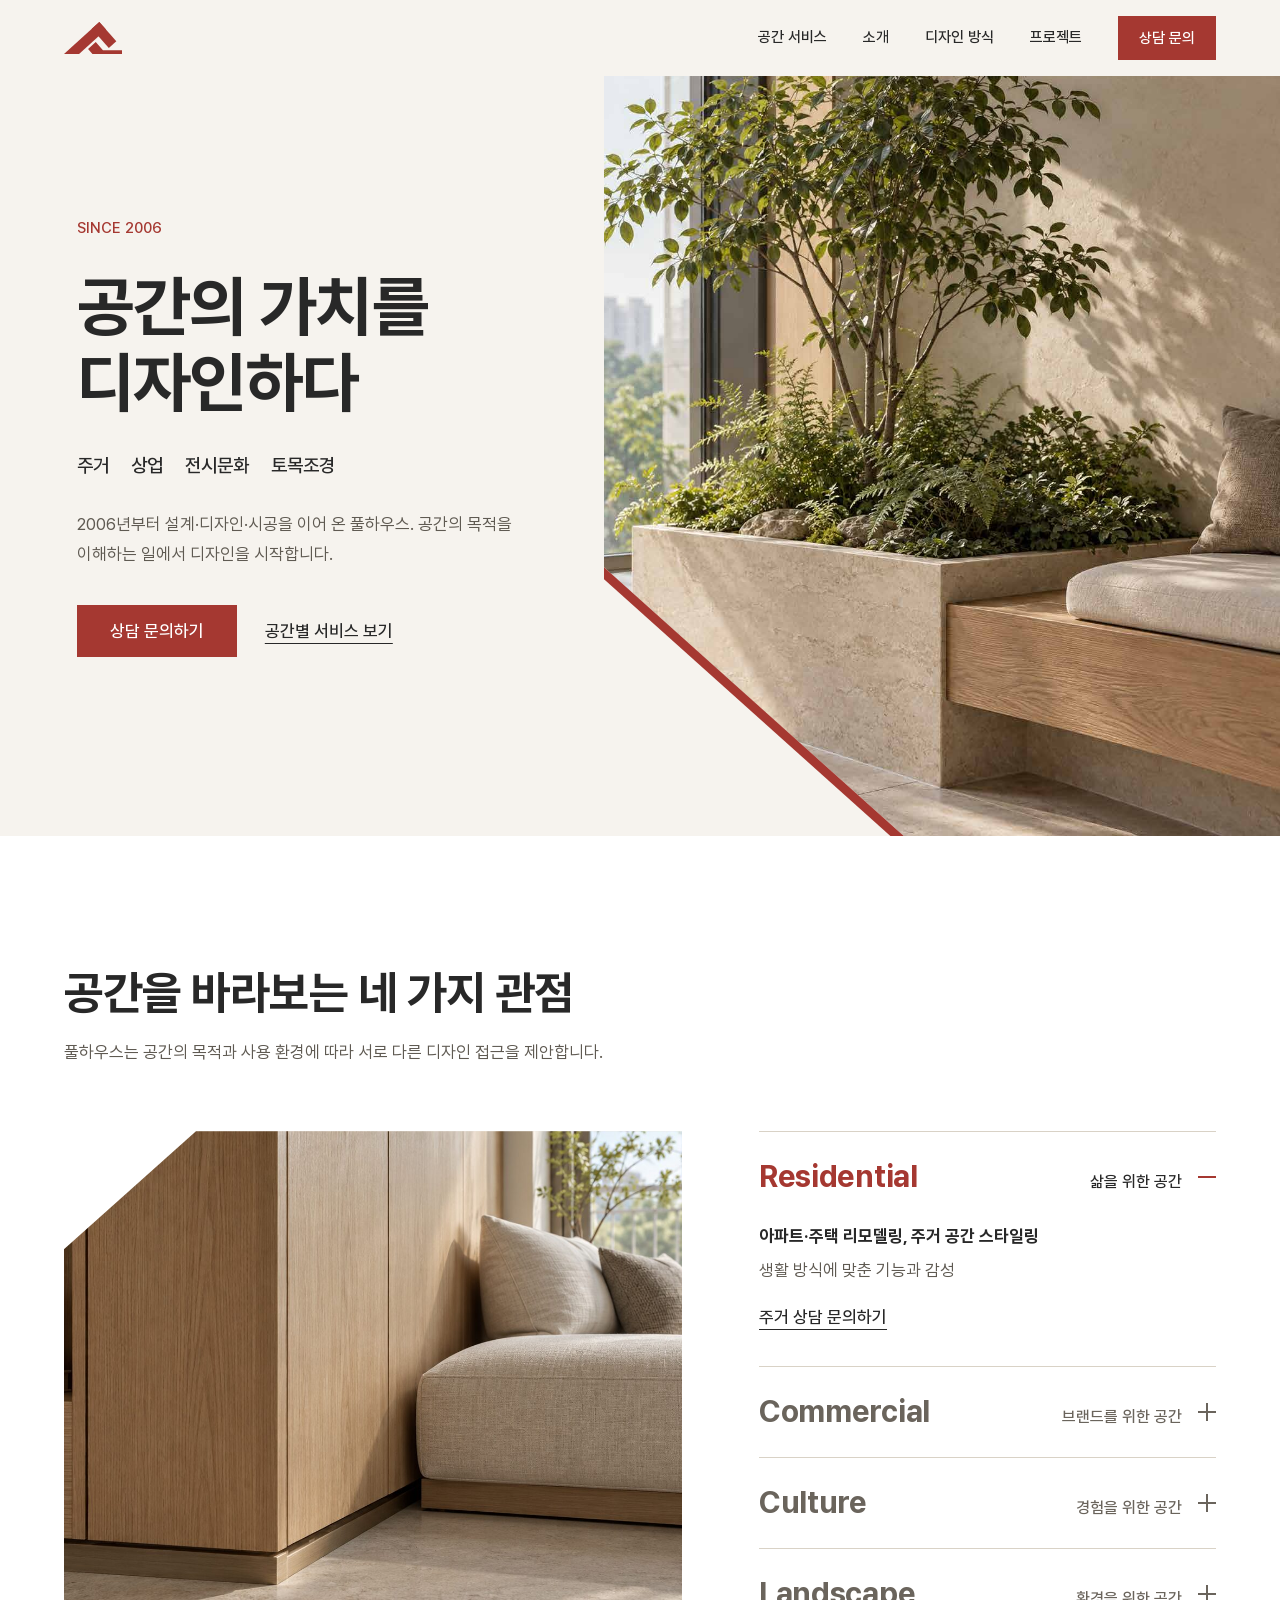
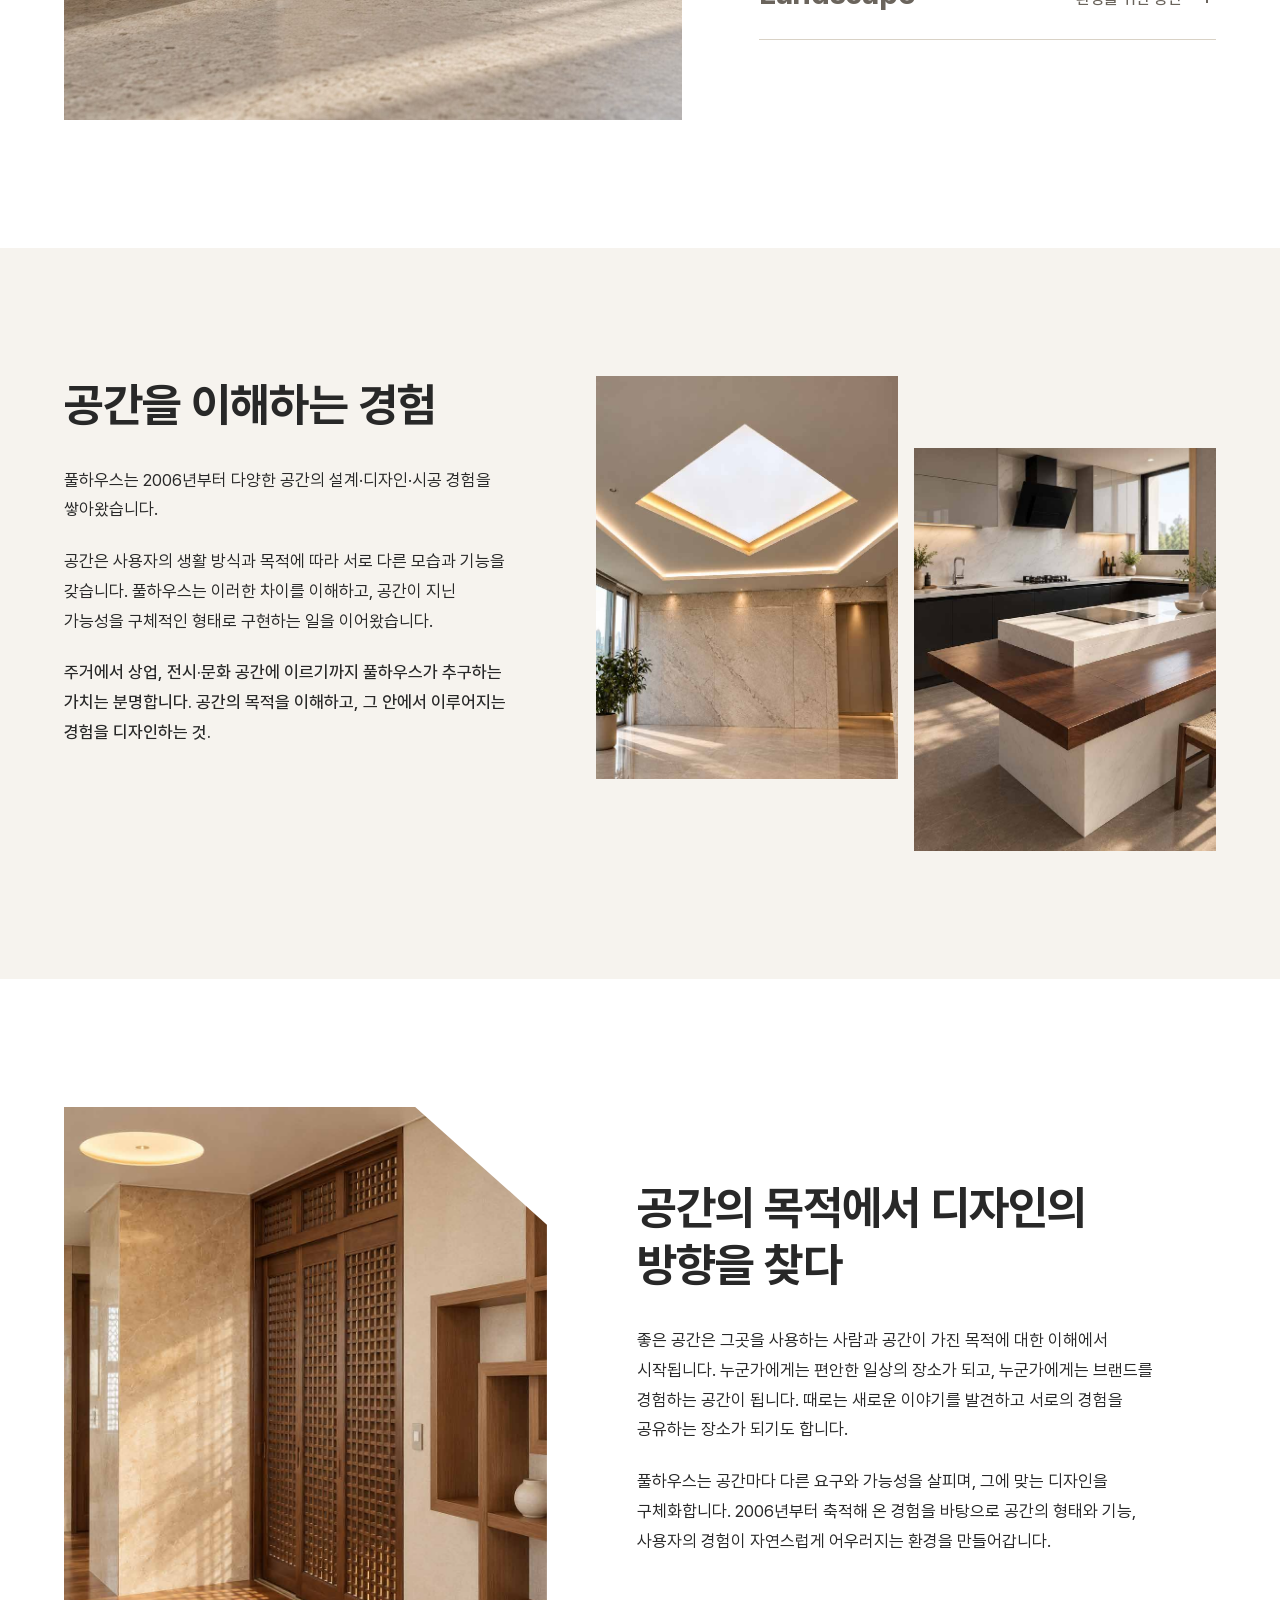
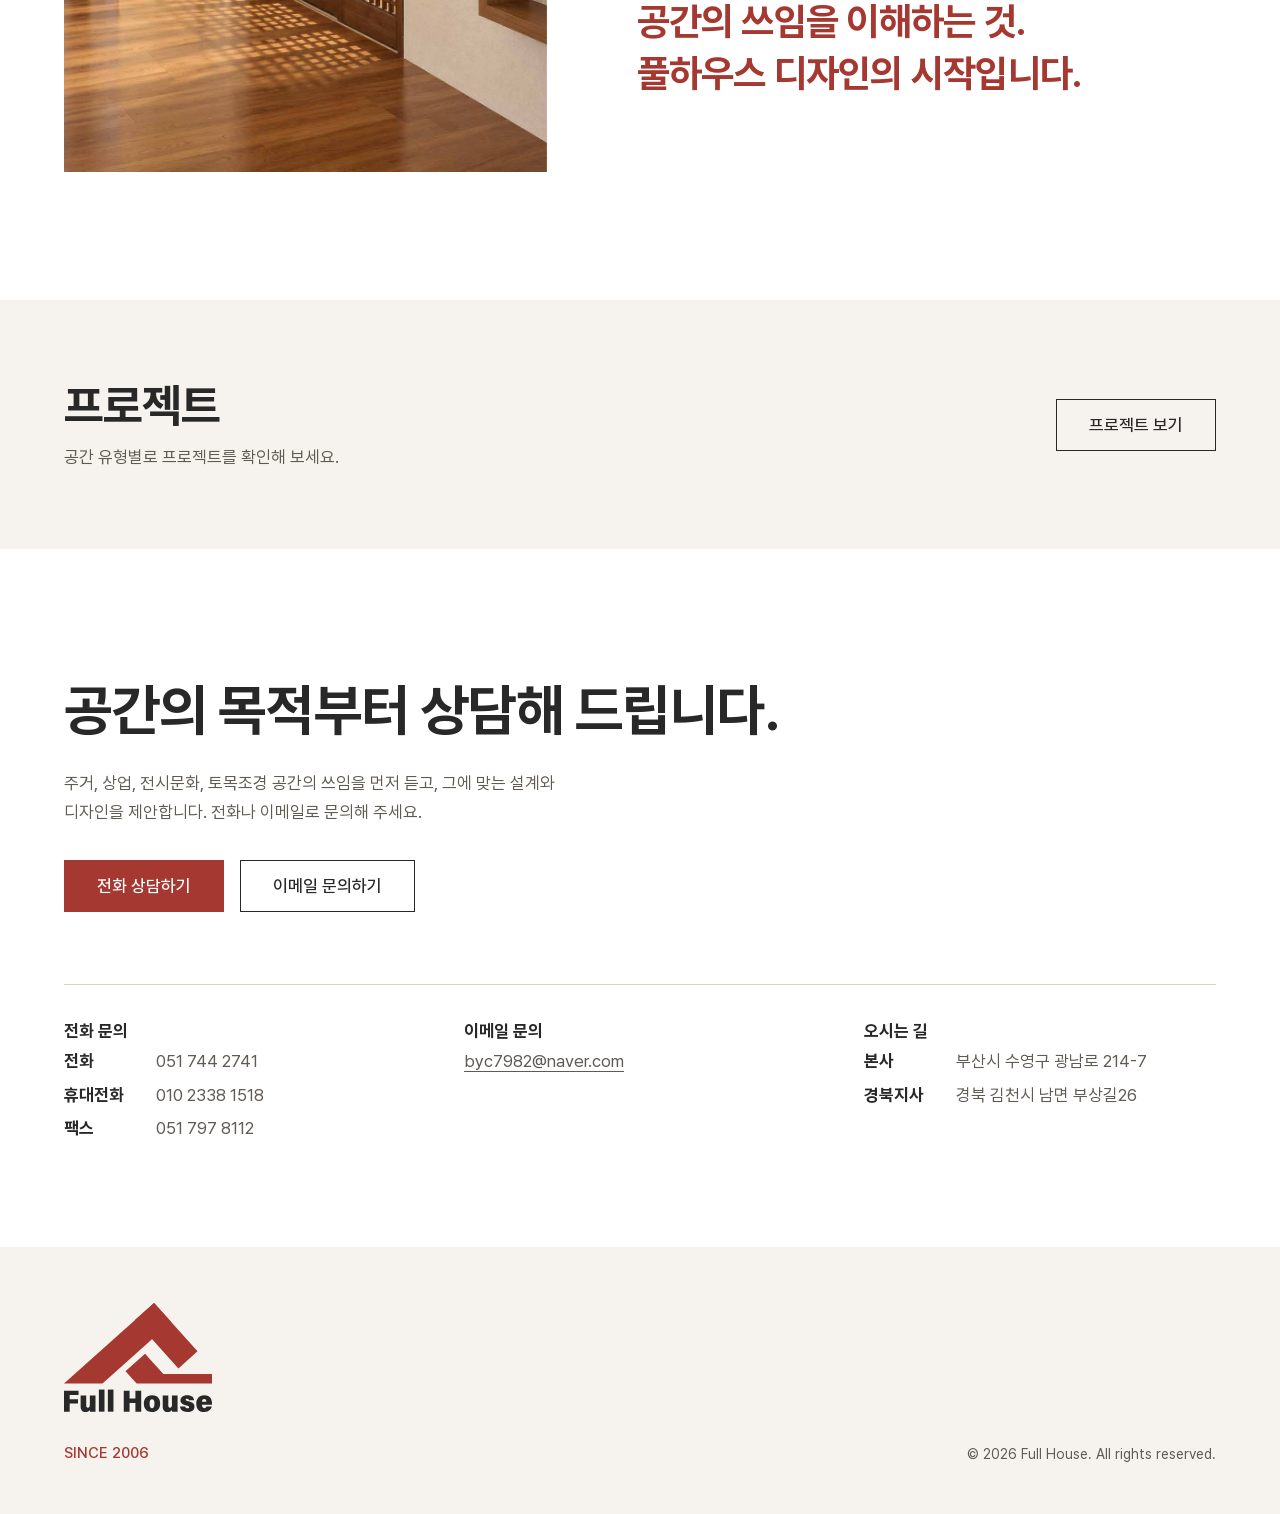
==== index.html @ 0a7feb26 "Add files via upload" ====
<!doctype html>
<html lang="ko">
<head>
<meta charset="utf-8">
<meta name="viewport" content="width=device-width, initial-scale=1">
<title>풀하우스 Full House | 주거·상업·전시문화·토목조경 공간 디자인</title>
<meta name="description" content="2006년부터 설계·디자인·시공을 이어 온 풀하우스. 주거, 상업, 전시문화, 토목조경 공간의 목적을 이해하는 일에서 디자인을 시작합니다.">

<link rel="icon" href="assets/symbol.svg" type="image/svg+xml">
<link rel="preload" href="assets/fonts/Pretendard-Regular.subset.woff2" as="font" type="font/woff2" crossorigin>
<link rel="stylesheet" href="assets/fh.css">
</head>
<body>
<div class="fh">
<a class="skip" href="#main">본문으로 건너뛰기</a>
<header class="hdr">
<div class="wrap hdr-in">
<a class="hdr-home" href="#top" aria-label="풀하우스 처음으로"><img src="assets/symbol.svg" alt="" width="58" height="32" style="width:58px;height:auto"></a>
<div class="hdr-right">
<nav class="hdr-nav" aria-label="주요 메뉴"><a class="lnk" href="#spaces">공간 서비스</a><a class="lnk" href="#story">소개</a><a class="lnk" href="#approach">디자인 방식</a><a class="lnk" href="projects.html">프로젝트</a><a class="btn sm" href="#cta">상담 문의</a></nav>
<button type="button" class="menu-btn" aria-expanded="false" aria-controls="nav-panel">메뉴</button>
</div>
</div>
<nav class="wrap nav-panel" id="nav-panel" aria-label="모바일 메뉴"><a href="#spaces">공간 서비스</a><a href="#story">소개</a><a href="#approach">디자인 방식</a><a href="projects.html">프로젝트</a><a href="#cta">상담 문의</a></nav>
</header>
<main id="main">
<section class="hero" id="top" aria-labelledby="hero-title">
<div class="hero-text">
<p class="since">SINCE 2006</p>
<h1 id="hero-title"><span>공간의 가치를</span><span>디자인하다</span></h1>
<p class="hero-sub"><span>주거</span><span>상업</span><span>전시문화</span><span>토목조경</span></p>
<p class="hero-lead">2006년부터 설계·디자인·시공을 이어 온 풀하우스. 공간의 목적을 이해하는 일에서 디자인을 시작합니다.</p>
<div class="hero-actions"><a class="btn" href="#cta">상담 문의하기</a><a class="textlink" href="#spaces">공간별 서비스 보기</a></div>
</div>
<div class="hero-media">
<div class="hero-photo"><img src="assets/planter.jpg" alt="창가에 놓인 석재 화단과 원목 벤치, 햇빛이 드는 실내 정원"></div>
<div class="hero-band" aria-hidden="true"></div>
</div>
</section>

<section class="spaces" id="spaces" aria-labelledby="spaces-title">
<div class="wrap">
<div class="spaces-head">
<h2 class="h2" id="spaces-title">공간을 바라보는 네 가지 관점</h2>
<p>풀하우스는 공간의 목적과 사용 환경에 따라 서로 다른 디자인 접근을 제안합니다.</p>
</div>
<div class="spaces-body">
<div class="stage"><img src="assets/residential.jpg" alt="원목 수납장과 린넨 소파가 놓인 거실 코너" class="is-active"><img src="assets/commercial.jpg" alt="곡면 월넛 카운터와 스톤 상판이 있는 매장 공간" loading="lazy" decoding="async"><img src="assets/culture.jpg" alt="석재 좌대 위 도자 오브제와 조명이 든 진열장이 있는 전시 공간" loading="lazy" decoding="async"><img src="assets/landscape.jpg" alt="햇살이 드는 창가의 석재 화단과 수목" loading="lazy" decoding="async"></div>
<div class="tabs">
<div class="tab is-active">
<h3 style="margin:0;font-size:inherit"><button type="button" class="tab-btn" aria-expanded="true"><span class="tab-en">Residential</span><span class="tab-ko">삶을 위한 공간</span><span class="tab-ico" aria-hidden="true"></span></button></h3>
<div class="tab-detail"><div class="tab-detail-inner"><div class="tab-detail-pad">
<div class="tab-photo"><img src="assets/residential.jpg" alt="원목 수납장과 린넨 소파가 놓인 거실 코너" loading="lazy" decoding="async"></div>
<p class="svc">아파트·주택 리모델링, 주거 공간 스타일링</p><p class="desc">생활 방식에 맞춘 기능과 감성</p>
<a class="textlink" href="#cta">주거 상담 문의하기</a>
</div></div></div>
</div>
<div class="tab">
<h3 style="margin:0;font-size:inherit"><button type="button" class="tab-btn" aria-expanded="false"><span class="tab-en">Commercial</span><span class="tab-ko">브랜드를 위한 공간</span><span class="tab-ico" aria-hidden="true"></span></button></h3>
<div class="tab-detail"><div class="tab-detail-inner"><div class="tab-detail-pad">
<div class="tab-photo"><img src="assets/commercial.jpg" alt="곡면 월넛 카운터와 스톤 상판이 있는 매장 공간" loading="lazy" decoding="async"></div>
<p class="svc">매장·사무실·의료·서비스 공간</p><p class="desc">비즈니스 목적과 고객 경험의 연결</p>
<a class="textlink" href="#cta">상업 상담 문의하기</a>
</div></div></div>
</div>
<div class="tab">
<h3 style="margin:0;font-size:inherit"><button type="button" class="tab-btn" aria-expanded="false"><span class="tab-en">Culture</span><span class="tab-ko">경험을 위한 공간</span><span class="tab-ico" aria-hidden="true"></span></button></h3>
<div class="tab-detail"><div class="tab-detail-inner"><div class="tab-detail-pad">
<div class="tab-photo"><img src="assets/culture.jpg" alt="석재 좌대 위 도자 오브제와 조명이 든 진열장이 있는 전시 공간" loading="lazy" decoding="async"></div>
<p class="svc">박물관·전시관·문화시설·전시 연출</p><p class="desc">콘텐츠와 관람 경험의 공간화</p>
<a class="textlink" href="#cta">전시문화 상담 문의하기</a>
</div></div></div>
</div>
<div class="tab">
<h3 style="margin:0;font-size:inherit"><button type="button" class="tab-btn" aria-expanded="false"><span class="tab-en">Landscape</span><span class="tab-ko">환경을 위한 공간</span><span class="tab-ico" aria-hidden="true"></span></button></h3>
<div class="tab-detail"><div class="tab-detail-inner"><div class="tab-detail-pad">
<div class="tab-photo"><img src="assets/landscape.jpg" alt="햇살이 드는 창가의 석재 화단과 수목" loading="lazy" decoding="async"></div>
<p class="svc">외부 공간·보행 환경·조경 계획</p><p class="desc">건축과 주변 환경의 조화</p>
<a class="textlink" href="#cta">토목조경 상담 문의하기</a>
</div></div></div>
</div>
</div>
</div>
</div>
</section>

<section class="story" id="story" aria-labelledby="story-title">
<div class="wrap story-grid">
<div class="story-copy">
<h2 class="h2" id="story-title">공간을 이해하는 경험</h2>
<p>풀하우스는 2006년부터 다양한 공간의 설계·디자인·시공 경험을 쌓아왔습니다.</p>
<p>공간은 사용자의 생활 방식과 목적에 따라 서로 다른 모습과 기능을 갖습니다. 풀하우스는 이러한 차이를 이해하고, 공간이 지닌 가능성을 구체적인 형태로 구현하는 일을 이어왔습니다.</p>
<p class="em">주거에서 상업, 전시·문화 공간에 이르기까지 풀하우스가 추구하는 가치는 분명합니다. 공간의 목적을 이해하고, 그 안에서 이루어지는 경험을 디자인하는 것.</p>
</div>
<div class="story-photos">
<img src="assets/skylight.jpg" alt="천장 중앙에 채광창을 낸 거실, 대리석 벽면과 간접 조명" loading="lazy" decoding="async">
<img class="b" src="assets/kitchen.jpg" alt="월넛 상판과 화이트 스톤 아일랜드가 놓인 주방" loading="lazy" decoding="async">
</div>
</div>
</section>

<section class="approach" id="approach" aria-labelledby="approach-title">
<div class="wrap ap-grid">
<div class="ap-photo"><img src="assets/lattice.jpg" alt="격자 문양 미닫이문 사이로 햇살이 들어와 마룻바닥에 그림자를 만드는 복도" loading="lazy" decoding="async"></div>
<div class="ap-copy">
<h2 class="h2" id="approach-title">공간의 목적에서 디자인의 방향을 찾다</h2>
<p>좋은 공간은 그곳을 사용하는 사람과 공간이 가진 목적에 대한 이해에서 시작됩니다. 누군가에게는 편안한 일상의 장소가 되고, 누군가에게는 브랜드를 경험하는 공간이 됩니다. 때로는 새로운 이야기를 발견하고 서로의 경험을 공유하는 장소가 되기도 합니다.</p>
<p>풀하우스는 공간마다 다른 요구와 가능성을 살피며, 그에 맞는 디자인을 구체화합니다. 2006년부터 축적해 온 경험을 바탕으로 공간의 형태와 기능, 사용자의 경험이 자연스럽게 어우러지는 환경을 만들어갑니다.</p>
<p class="ap-quote">공간의 쓰임을 이해하는 것.<br>풀하우스 디자인의 시작입니다.</p>
</div>
</div>
</section>

<section class="proj-band" aria-labelledby="pb-title">
<div class="wrap proj-band-in">
<div><h2 class="h2" id="pb-title">프로젝트</h2><p>공간 유형별로 프로젝트를 확인해 보세요.</p></div>
<a class="btn ghost" href="projects.html">프로젝트 보기</a>
</div>
</section>

<section class="cta" id="cta" aria-labelledby="cta-title">
<div class="wrap">
<div class="cta-in">
<h2 id="cta-title">공간의 목적부터 상담해 드립니다.</h2>
<p>주거, 상업, 전시문화, 토목조경 공간의 쓰임을 먼저 듣고, 그에 맞는 설계와 디자인을 제안합니다. 전화나 이메일로 문의해 주세요.</p>
<div class="cta-actions">
<a class="btn" href="tel:0517442741">전화 상담하기</a>
<a class="btn ghost" href="mailto:byc7982@naver.com">이메일 문의하기</a>
</div>
</div>
<dl class="contact">
<div><dt>전화 문의</dt><dd><span><b>전화</b> 051 744 2741</span><span><b>휴대전화</b> 010 2338 1518</span><span><b>팩스</b> 051 797 8112</span></dd></div>
<div><dt>이메일 문의</dt><dd><span><a href="mailto:byc7982@naver.com">byc7982@naver.com</a></span></dd></div>
<div><dt>오시는 길</dt><dd><span><b>본사</b> 부산시 수영구 광남로 214-7</span><span><b>경북지사</b> 경북 김천시 남면 부상길26</span></dd></div>
</dl>
</div>
</section>
</main>
<footer class="ftr">
<div class="wrap ftr-in">
<div class="ftr-brand">
<img src="assets/logo.svg" alt="Full House" width="148" height="109" style="width:148px;height:auto">
<p class="since" style="color:var(--fh-red);font-weight:500;font-size:15px">SINCE 2006</p>
</div>
<small>© 2026 Full House. All rights reserved.</small>
</div>
</footer>
<script src="assets/fh.js"></script>
</div>
</body>
</html>
---- assets/fh.css ----
/* Full House v2 · 공통 스타일 (index.html / projects.html / project-template.html)
   토큰: 컬러 3색(매뉴얼 지정) + 보조 중립색, Pretendard 400/500/700, 사선 모서리 42° */
@font-face{font-family:"Pretendard";font-weight:400;font-style:normal;font-display:swap;src:url(fonts/Pretendard-Regular.subset.woff2) format("woff2")}
@font-face{font-family:"Pretendard";font-weight:500;font-style:normal;font-display:swap;src:url(fonts/Pretendard-Medium.subset.woff2) format("woff2")}
@font-face{font-family:"Pretendard";font-weight:700;font-style:normal;font-display:swap;src:url(fonts/Pretendard-Bold.subset.woff2) format("woff2")}

:root{--fh-red:#a53831;--fh-red-dark:#8d2e28;--fh-charcoal:#282828;--fh-ivory:#f6f3ee;--fh-white:#fff;--fh-stone:#d9d2c6;--fh-sand:#e6e0d6;--fh-sub:#5f5a52;--fh-quiet:#6a645c}
@media (prefers-reduced-motion:no-preference){html{scroll-behavior:smooth}}
body{margin:0}
.fh,.fh *{box-sizing:border-box}
.fh{font-family:"Pretendard",system-ui,-apple-system,"Segoe UI",sans-serif;color:var(--fh-charcoal);background:var(--fh-white);font-size:17px;line-height:1.75;word-break:keep-all;overflow-wrap:break-word;-webkit-font-smoothing:antialiased}
.fh h1,.fh h2,.fh h3,.fh p,.fh dl,.fh dd{margin:0}
.fh a{color:inherit}
.fh img{display:block}
.fh a:focus-visible,.fh button:focus-visible{outline:2px solid var(--fh-charcoal);outline-offset:4px}
.wrap{max-width:1296px;margin:0 auto;padding:0 clamp(20px,5vw,72px)}
.sr-only{position:absolute;width:1px;height:1px;margin:-1px;padding:0;overflow:hidden;clip:rect(0,0,0,0);white-space:nowrap;border:0}
.skip{position:absolute;left:-9999px;top:8px}
.skip:focus{left:16px;z-index:20;background:var(--fh-charcoal);color:var(--fh-ivory);padding:10px 16px;text-decoration:none}
.h2{font-size:clamp(30px,3.6vw,48px);line-height:1.25;font-weight:700;letter-spacing:-0.02em}

/* 버튼: 우선순위(.fh .btn)를 올려 .fh a{color:inherit}에 덮이지 않게 함 */
.fh .btn{display:inline-flex;align-items:center;justify-content:center;min-height:52px;padding:0 32px;background:var(--fh-red);border:1px solid var(--fh-red);color:#fff;font:inherit;font-weight:500;font-size:17px;line-height:1.2;text-decoration:none;cursor:pointer}
.fh .btn:hover{background:var(--fh-red-dark);border-color:var(--fh-red-dark)}
.fh .btn.sm{min-height:44px;padding:0 20px;font-size:15px}
.fh .btn.ghost{background:transparent;border-color:var(--fh-charcoal);color:var(--fh-charcoal)}
.fh .btn.ghost:hover{background:var(--fh-charcoal);color:var(--fh-ivory)}
.fh .textlink{display:inline-flex;align-items:center;min-height:44px;font-weight:500;text-decoration:underline;text-underline-offset:6px;text-decoration-thickness:1px}
.fh .textlink:hover{color:var(--fh-red)}

/* 헤더 */
.hdr{position:relative;z-index:10;background:var(--fh-ivory)}
.hdr-in{display:flex;align-items:center;justify-content:space-between;height:76px;gap:16px}
.hdr-home{display:inline-flex;align-items:center;min-height:44px}
.hdr-right{display:flex;align-items:center;gap:36px}
.hdr-nav{display:flex;align-items:center;gap:36px;font-weight:500;font-size:15px}
.fh .hdr .lnk{text-decoration:none;padding:12px 0;border-bottom:2px solid transparent}
.fh .hdr .lnk:hover{color:var(--fh-red)}
.fh .hdr .lnk[aria-current="page"]{color:var(--fh-red);border-bottom-color:var(--fh-red)}
.fh .menu-btn{display:none;align-items:center;justify-content:center;min-height:44px;min-width:56px;padding:0 14px;background:transparent;border:1px solid var(--fh-charcoal);color:var(--fh-charcoal);font:inherit;font-weight:500;font-size:15px;cursor:pointer}
.nav-panel{display:none}

/* 히어로 */
.hero{position:relative;overflow:hidden;background:var(--fh-ivory);display:grid;grid-template-columns:minmax(0,1fr) minmax(0,1.12fr);--cx:300px;--cy:269px;--bw:13.4px;--bh:12px}
.hero-text{padding:48px 40px 88px clamp(20px,6vw,96px);display:flex;flex-direction:column;justify-content:center;gap:28px}
.since{font-weight:500;font-size:15px;color:var(--fh-red)}
.hero h1{font-size:clamp(40px,5.2vw,76px);line-height:1.14;font-weight:700;letter-spacing:-0.025em}
.hero h1 span{display:block}
.hero-sub{display:flex;flex-wrap:wrap;gap:4px 22px;font-weight:500;font-size:19px}
.hero-lead{max-width:30em;color:var(--fh-sub)}
.hero-actions{display:flex;align-items:center;gap:8px 28px;flex-wrap:wrap;margin-top:8px}
.hero-media{position:relative;min-height:760px}
.hero-photo{position:absolute;top:0;right:0;bottom:0;left:0;clip-path:polygon(0 0,100% 0,100% 100%,var(--cx) 100%,0 calc(100% - var(--cy)));animation:fh-reveal 1.1s cubic-bezier(.2,.7,.2,1) both}
.hero-photo img{width:100%;height:100%;object-fit:cover;object-position:50% 40%}
.hero-band{position:absolute;top:0;right:0;bottom:0;left:0;background:var(--fh-red);pointer-events:none;clip-path:polygon(0 calc(100% - var(--cy)),var(--cx) 100%,calc(var(--cx) - var(--bw)) 100%,0 calc(100% - var(--cy) + var(--bh)));animation:fh-fade .5s .9s ease both}
@keyframes fh-reveal{from{clip-path:polygon(100% 0,100% 0,100% 100%,100% 100%,100% 100%)}to{clip-path:polygon(0 0,100% 0,100% 100%,var(--cx) 100%,0 calc(100% - var(--cy)))}}
@keyframes fh-fade{from{opacity:0}to{opacity:1}}

/* 공간 서비스 */
.spaces{background:var(--fh-white);padding:clamp(72px,10vw,140px) 0}
.spaces-head{max-width:40em;margin-bottom:clamp(36px,5vw,64px);display:flex;flex-direction:column;gap:16px}
.spaces-head p{color:var(--fh-sub)}
.spaces-body{display:grid;grid-template-columns:minmax(0,1.15fr) minmax(0,.85fr);gap:clamp(32px,6vw,88px);align-items:start}
.stage{position:relative;height:clamp(380px,46vw,620px);background:var(--fh-sand);--nx:132px;--ny:118px;clip-path:polygon(var(--nx) 0,100% 0,100% 100%,0 100%,0 var(--ny))}
.stage img{position:absolute;top:0;left:0;width:100%;height:100%;object-fit:cover;opacity:0;transition:opacity .6s ease}
.stage img.is-active{opacity:1}
.tabs{display:flex;flex-direction:column}
.tab{border-bottom:1px solid var(--fh-stone)}
.tab:first-child{border-top:1px solid var(--fh-stone)}
.tab-btn{width:100%;min-height:44px;display:flex;align-items:baseline;justify-content:space-between;gap:16px;padding:26px 0;background:none;border:0;font:inherit;color:inherit;cursor:pointer;text-align:left}
.tab-en{font-size:clamp(24px,2.4vw,32px);font-weight:700;letter-spacing:-0.01em;line-height:1.2;color:var(--fh-quiet);transition:color .3s}
.tab-ko{margin-left:auto;font-weight:500;font-size:16px;text-align:right;color:var(--fh-quiet);transition:color .3s}
.tab-ico{position:relative;flex:none;align-self:center;width:18px;height:18px;color:var(--fh-quiet)}
.tab-ico::before,.tab-ico::after{content:"";position:absolute;left:0;top:50%;width:100%;height:2px;margin-top:-1px;background:currentColor;transition:transform .3s}
.tab-ico::after{transform:rotate(90deg)}
.tab.is-active .tab-en,.tab.is-active .tab-ico{color:var(--fh-red)}
.tab.is-active .tab-ko{color:var(--fh-charcoal)}
.tab.is-active .tab-ico::after{transform:rotate(0)}
.tab-detail{display:grid;grid-template-rows:0fr;opacity:0;visibility:hidden;transition:grid-template-rows .45s ease,opacity .45s ease,visibility 0s .45s}
.tab.is-active .tab-detail{grid-template-rows:1fr;opacity:1;visibility:visible;transition-delay:0s}
.tab-detail-inner{min-height:0;overflow:hidden}
.tab-detail-pad{padding-bottom:26px;display:flex;flex-direction:column;gap:4px;align-items:flex-start}
.tab-detail-pad .svc{font-weight:700}
.tab-detail-pad .desc{color:var(--fh-sub)}
.tab-detail-pad .textlink{margin-top:6px}
.tab-photo{display:none}

/* 소개 */
.story{background:var(--fh-ivory);padding:clamp(72px,10vw,140px) 0}
.story-grid{display:grid;grid-template-columns:minmax(0,5fr) minmax(0,7fr);gap:clamp(40px,7vw,112px);align-items:start}
.story-copy{display:flex;flex-direction:column;gap:22px;max-width:30em}
.story-copy .h2{margin-bottom:10px}
.story-copy .em{font-weight:500}
.story-photos{display:grid;grid-template-columns:1fr 1fr;gap:16px}
.story-photos img{width:100%;aspect-ratio:3/4;object-fit:cover}
.story-photos .b{margin-top:72px}

/* 디자인 방식 */
.approach{background:var(--fh-white);padding:clamp(72px,10vw,140px) 0}
.ap-grid{display:grid;grid-template-columns:minmax(0,5fr) minmax(0,6fr);gap:clamp(40px,7vw,112px);align-items:center}
.ap-photo{position:relative;height:clamp(420px,52vw,720px);--nx:132px;--ny:118px;clip-path:polygon(0 0,calc(100% - var(--nx)) 0,100% var(--ny),100% 100%,0 100%)}
.ap-photo img{width:100%;height:100%;object-fit:cover}
.ap-copy{display:flex;flex-direction:column;gap:22px;max-width:32em}
.ap-copy .h2{margin-bottom:10px}
.fh .ap-quote{font-size:clamp(26px,3vw,40px);line-height:1.35;font-weight:700;color:var(--fh-red);letter-spacing:-0.02em;margin-top:18px}

/* 프로젝트 안내 띠 */
.proj-band{background:var(--fh-ivory);padding:clamp(48px,6vw,80px) 0}
.proj-band-in{display:flex;align-items:center;justify-content:space-between;gap:24px 48px;flex-wrap:wrap}
.proj-band p{color:var(--fh-sub);margin-top:8px}

/* 상담 문의 */
.cta{background:var(--fh-white);padding:clamp(72px,10vw,140px) 0 clamp(56px,8vw,104px)}
.cta-in{display:flex;flex-direction:column;gap:24px;max-width:880px}
.cta h2{font-size:clamp(32px,4.4vw,60px);line-height:1.2;font-weight:700;letter-spacing:-0.025em}
.cta p{color:var(--fh-sub);max-width:32em}
.cta-actions{display:flex;flex-wrap:wrap;gap:12px 16px;margin-top:8px}
.fh .contact{display:grid;grid-template-columns:repeat(3,minmax(0,1fr));gap:28px 48px;margin-top:clamp(40px,6vw,72px);padding-top:32px;border-top:1px solid var(--fh-stone)}
.contact dt{font-weight:700}
.contact dd{color:var(--fh-sub);display:flex;flex-direction:column;gap:4px}
.contact dd b{display:inline-block;min-width:5.2em;color:var(--fh-charcoal);font-weight:700}
.contact dd a{text-decoration:underline;text-underline-offset:4px;text-decoration-thickness:1px}
.contact dd a:hover{color:var(--fh-red)}

/* 푸터 */
.ftr{background:var(--fh-ivory);padding:56px 0 48px}
.ftr-in{display:flex;align-items:flex-end;justify-content:space-between;gap:32px;flex-wrap:wrap}
.ftr-brand{display:flex;flex-direction:column;gap:28px}
.ftr small{font-size:14px;color:var(--fh-sub)}

/* 프로젝트 목록 */
.pj-head{background:var(--fh-ivory);padding:clamp(48px,7vw,96px) 0 clamp(36px,5vw,56px)}
.pj-head h1{font-size:clamp(36px,4.6vw,64px);line-height:1.15;font-weight:700;letter-spacing:-0.025em}
.pj-head p{color:var(--fh-sub);margin-top:14px;max-width:32em}
.chips{display:flex;flex-wrap:wrap;gap:8px;margin-top:32px}
.fh .chip{min-height:44px;padding:0 20px;background:transparent;border:1px solid var(--fh-charcoal);color:var(--fh-charcoal);font:inherit;font-weight:500;font-size:16px;cursor:pointer}
.fh .chip:hover{background:var(--fh-charcoal);color:var(--fh-ivory)}
.fh .chip[aria-pressed="true"]{background:var(--fh-red);border-color:var(--fh-red);color:#fff}
.pj-list{background:var(--fh-white);padding:clamp(40px,6vw,80px) 0 clamp(64px,9vw,120px)}
.pj-grid{display:grid;grid-template-columns:repeat(3,minmax(0,1fr));gap:clamp(32px,4vw,56px) clamp(20px,2.5vw,40px)}
.proj{position:relative;display:flex;flex-direction:column;gap:10px}
.proj.is-hidden{display:none}
.proj-photo{aspect-ratio:4/3;overflow:hidden;background:var(--fh-sand);margin-bottom:4px;--nx:72px;--ny:65px;clip-path:polygon(var(--nx) 0,100% 0,100% 100%,0 100%,0 var(--ny))}
.proj-photo img{width:100%;height:100%;object-fit:cover}
.proj-type{font-weight:700;font-size:15px;line-height:1.4;color:var(--fh-red)}
.proj h3{font-size:22px;line-height:1.35;font-weight:700;letter-spacing:-0.01em}
.fh .proj h3 a{text-decoration:none}
.fh .proj h3 a::after{content:"";position:absolute;top:0;right:0;bottom:0;left:0}
.fh .proj:hover h3 a{color:var(--fh-red)}
.proj:has(a:focus-visible){outline:2px solid var(--fh-charcoal);outline-offset:8px}
.fh .proj h3 a:focus-visible{outline:0}
.proj-meta{color:var(--fh-sub);font-size:15px}
.tag{display:inline-block;align-self:flex-start;border:1px solid var(--fh-quiet);color:var(--fh-quiet);font-size:13px;font-weight:500;line-height:1;padding:6px 8px}

/* 프로젝트 상세 템플릿 */
.dt-head{background:var(--fh-ivory);padding:clamp(36px,5vw,64px) 0 clamp(32px,5vw,56px)}
.crumb{display:flex;flex-wrap:wrap;gap:4px 10px;font-size:15px;color:var(--fh-sub)}
.crumb a{text-decoration:none}
.crumb a:hover{color:var(--fh-red)}
.dt-head h1{margin-top:18px;font-size:clamp(34px,4.2vw,56px);line-height:1.2;font-weight:700;letter-spacing:-0.025em}
.dt-meta{display:grid;grid-template-columns:repeat(4,minmax(0,1fr));gap:20px 32px;margin-top:32px;padding-top:24px;border-top:1px solid var(--fh-stone)}
.dt-meta dt{font-weight:700;font-size:15px}
.dt-meta dd{color:var(--fh-sub)}
.dt-body{padding:clamp(40px,6vw,80px) 0 clamp(56px,8vw,104px)}
.dt-photo{aspect-ratio:16/9;overflow:hidden;background:var(--fh-sand);--nx:132px;--ny:118px;clip-path:polygon(var(--nx) 0,100% 0,100% 100%,0 100%,0 var(--ny))}
.dt-photo img{width:100%;height:100%;object-fit:cover}
.dt-text{max-width:34em;margin-top:clamp(32px,4vw,56px);display:flex;flex-direction:column;gap:18px}
.dt-text p{color:var(--fh-sub)}
.dt-gallery{display:grid;grid-template-columns:repeat(2,minmax(0,1fr));gap:clamp(16px,2vw,32px);margin-top:clamp(32px,4vw,56px)}
.ph{aspect-ratio:4/3;background:var(--fh-sand);display:flex;align-items:center;justify-content:center;color:var(--fh-sub);font-size:15px}
.dt-actions{display:flex;flex-wrap:wrap;align-items:center;gap:8px 28px;margin-top:clamp(40px,6vw,72px)}

@media (max-width:1023px){
  .pj-grid{grid-template-columns:repeat(2,minmax(0,1fr))}
}
@media (max-width:860px){
  .hdr-right{gap:8px}
  .hdr-nav{display:none}
  .fh .menu-btn{display:inline-flex}
  .nav-panel.is-open{display:block;background:var(--fh-ivory);border-top:1px solid var(--fh-stone);padding-bottom:12px}
  .fh .nav-panel a{display:flex;align-items:center;min-height:56px;font-weight:500;font-size:17px;text-decoration:none;border-bottom:1px solid var(--fh-stone)}
  .fh .nav-panel a:last-child{border-bottom:0}
  .fh .nav-panel a[aria-current="page"]{color:var(--fh-red)}
  .hero{grid-template-columns:minmax(0,1fr);--cx:120px;--cy:108px;--bw:6.7px;--bh:6px}
  .hero-text{padding:40px clamp(20px,5vw,72px) 56px}
  .hero-media{min-height:440px}
  .story-grid,.spaces-body,.ap-grid{grid-template-columns:minmax(0,1fr)}
  .story-photos .b{margin-top:40px}
  .stage{display:none}
  .tab-btn{display:grid;grid-template-columns:minmax(0,1fr) auto;gap:2px 16px;padding:22px 0}
  .tab-ko{grid-column:1;margin-left:0;text-align:left}
  .tab-ico{grid-column:2;grid-row:1 / span 2}
  .tab-photo{display:block;width:100%;aspect-ratio:4/3;overflow:hidden;margin:4px 0 18px;background:var(--fh-sand);--nx:64px;--ny:58px;clip-path:polygon(var(--nx) 0,100% 0,100% 100%,0 100%,0 var(--ny))}
  .tab-photo img{width:100%;height:100%;object-fit:cover}
  .ap-photo{height:440px;--nx:84px;--ny:75px}
  .fh .contact{grid-template-columns:minmax(0,1fr)}
  .dt-meta{grid-template-columns:repeat(2,minmax(0,1fr))}
  .dt-photo{--nx:84px;--ny:75px}
}
@media (max-width:600px){
  .pj-grid{grid-template-columns:minmax(0,1fr)}
  .cta-actions .btn,.proj-band .btn{width:100%}
  .dt-gallery{grid-template-columns:minmax(0,1fr)}
}
@media (prefers-reduced-motion:reduce){
  .hero-photo,.hero-band{animation:none}
  .stage img,.tab-detail,.tab-en,.tab-ko,.tab-ico::before,.tab-ico::after{transition:none}
}
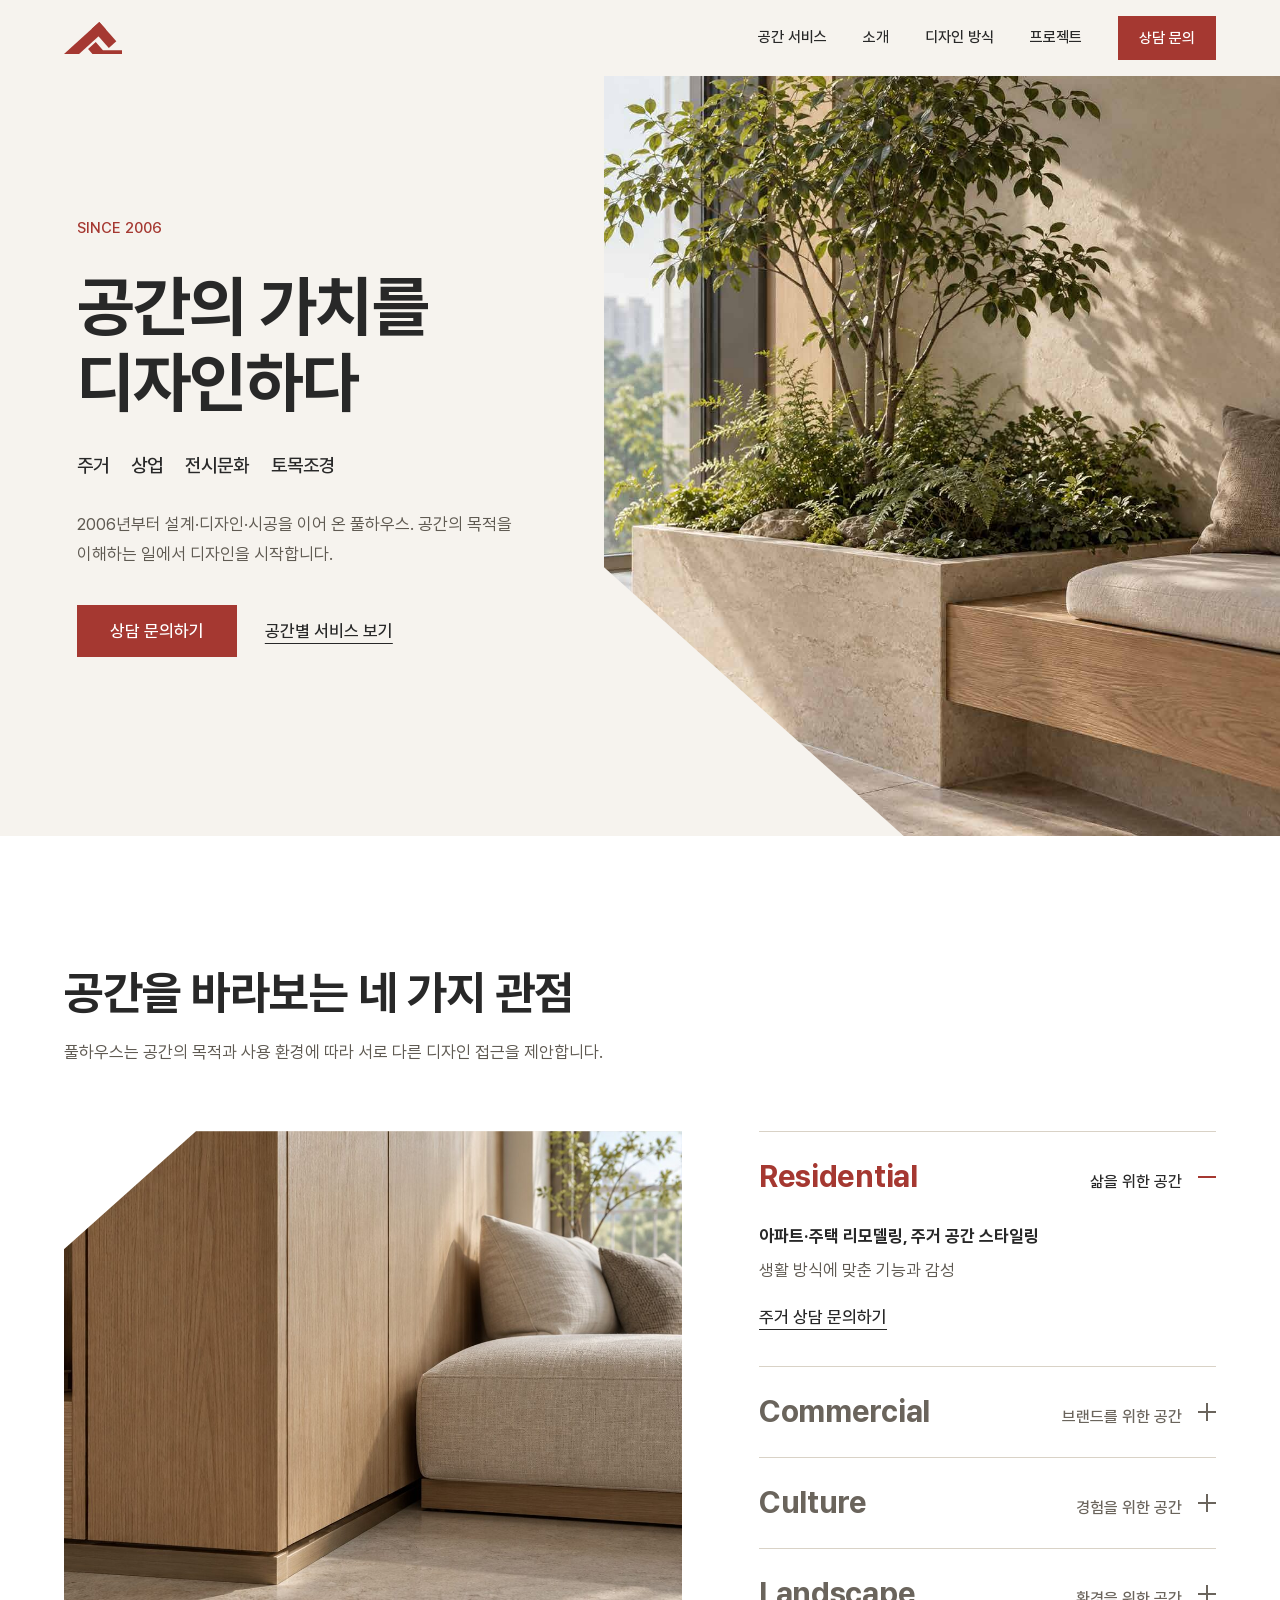
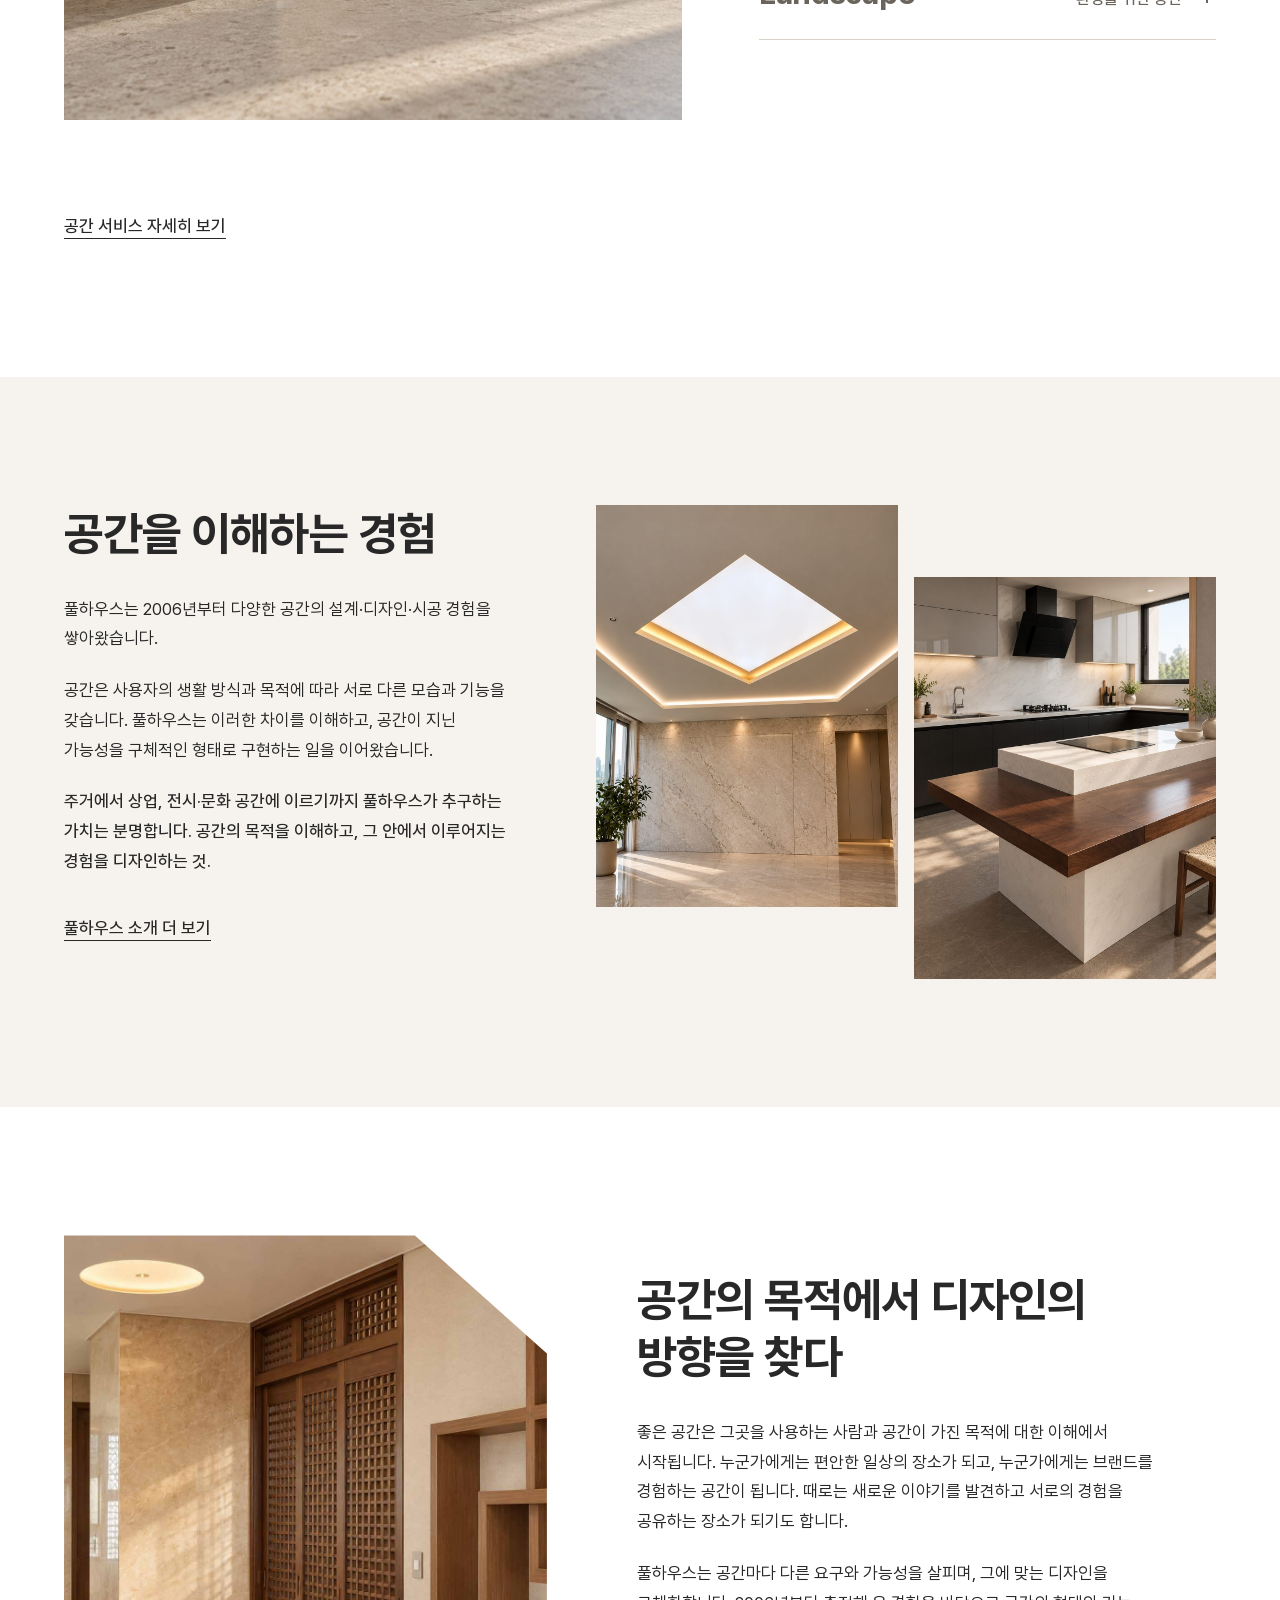
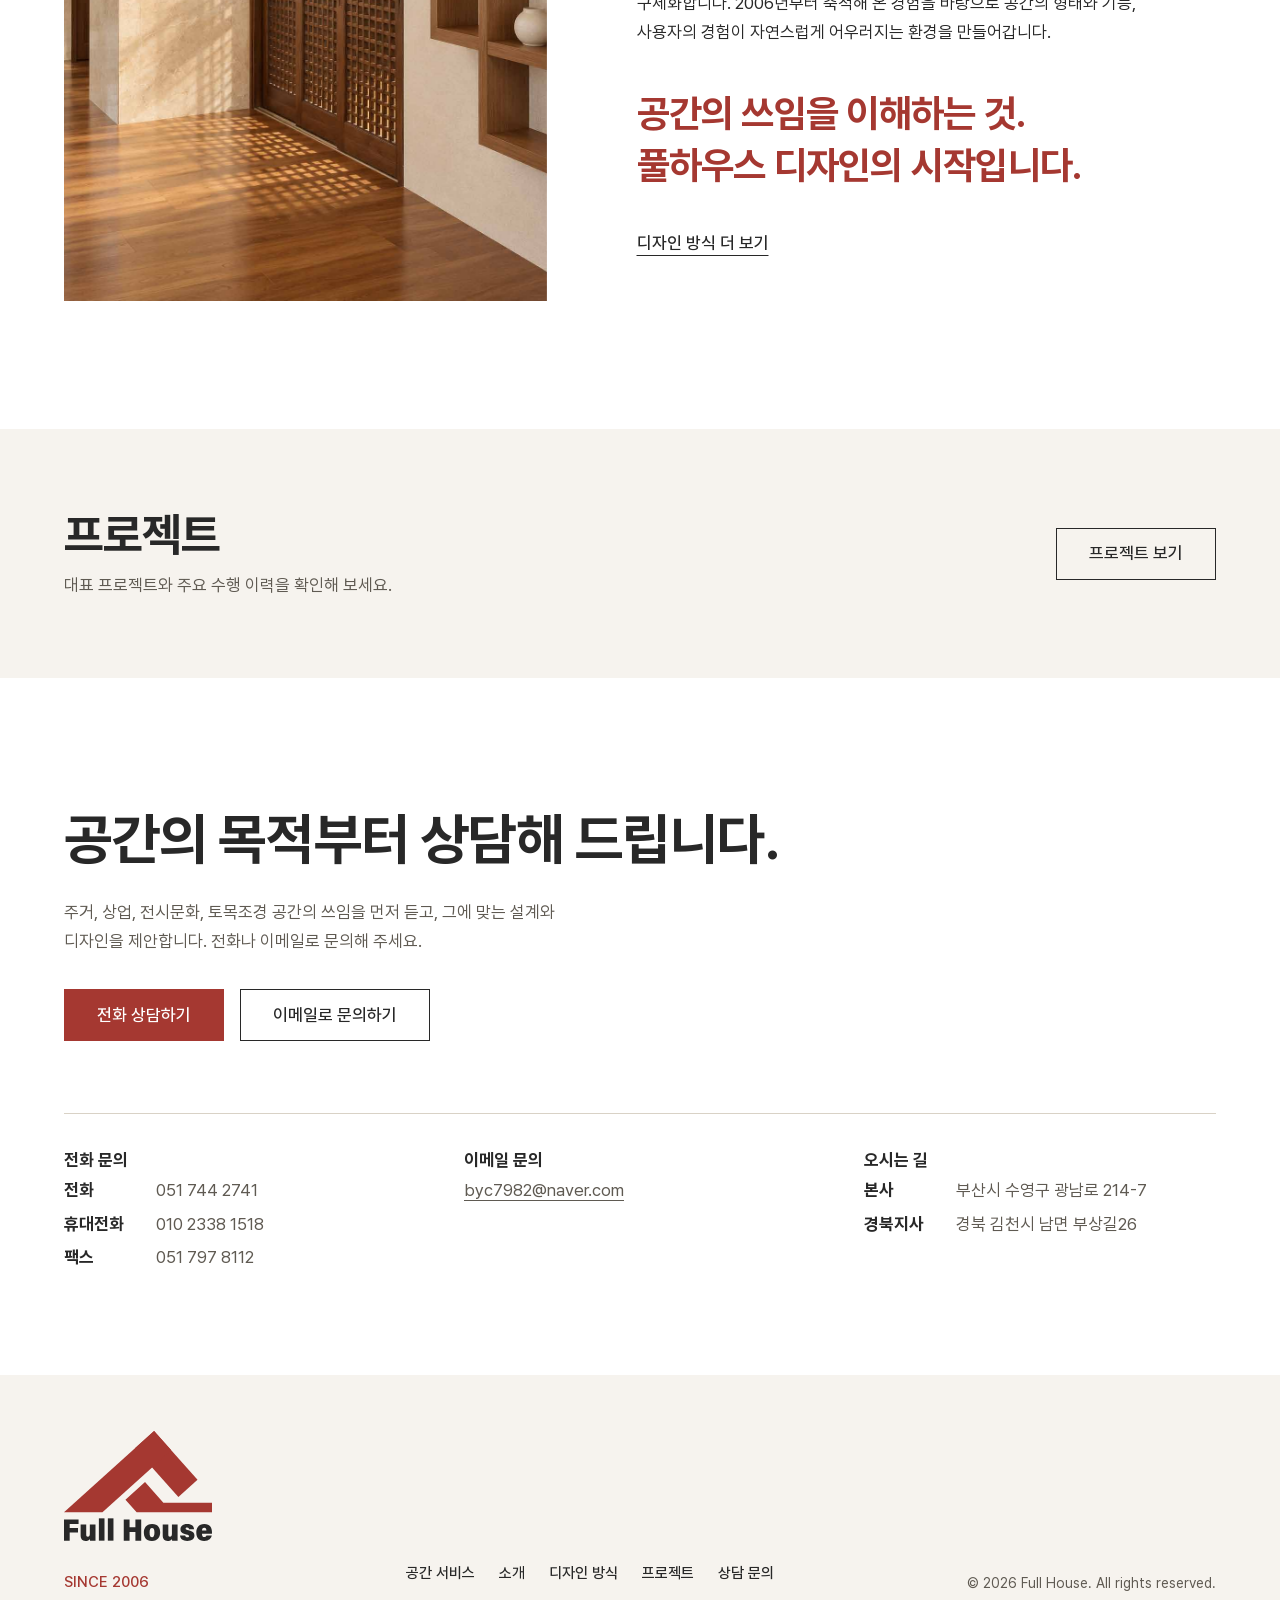
==== commit d671a7f7: "Add files via upload" ====
--- a/index.html
+++ b/index.html
@@ -17,11 +17,11 @@
 <div class="wrap hdr-in">
 <a class="hdr-home" href="#top" aria-label="풀하우스 처음으로"><img src="assets/symbol.svg" alt="" width="58" height="32" style="width:58px;height:auto"></a>
 <div class="hdr-right">
-<nav class="hdr-nav" aria-label="주요 메뉴"><a class="lnk" href="#spaces">공간 서비스</a><a class="lnk" href="#story">소개</a><a class="lnk" href="#approach">디자인 방식</a><a class="lnk" href="projects.html">프로젝트</a><a class="btn sm" href="#cta">상담 문의</a></nav>
+<nav class="hdr-nav" aria-label="주요 메뉴"><a class="lnk" href="services.html">공간 서비스</a><a class="lnk" href="about.html">소개</a><a class="lnk" href="approach.html">디자인 방식</a><a class="lnk" href="projects.html">프로젝트</a><a class="btn sm" href="contact.html">상담 문의</a></nav>
 <button type="button" class="menu-btn" aria-expanded="false" aria-controls="nav-panel">메뉴</button>
 </div>
 </div>
-<nav class="wrap nav-panel" id="nav-panel" aria-label="모바일 메뉴"><a href="#spaces">공간 서비스</a><a href="#story">소개</a><a href="#approach">디자인 방식</a><a href="projects.html">프로젝트</a><a href="#cta">상담 문의</a></nav>
+<nav class="wrap nav-panel" id="nav-panel" aria-label="모바일 메뉴"><a href="services.html">공간 서비스</a><a href="about.html">소개</a><a href="approach.html">디자인 방식</a><a href="projects.html">프로젝트</a><a href="contact.html">상담 문의</a></nav>
 </header>
 <main id="main">
 <section class="hero" id="top" aria-labelledby="hero-title">
@@ -34,7 +34,6 @@
 </div>
 <div class="hero-media">
 <div class="hero-photo"><img src="assets/planter.jpg" alt="창가에 놓인 석재 화단과 원목 벤치, 햇빛이 드는 실내 정원"></div>
-<div class="hero-band" aria-hidden="true"></div>
 </div>
 </section>
 
@@ -80,6 +79,7 @@
 </div></div></div>
 </div>
 </div>
+<p class="more"><a class="textlink" href="services.html">공간 서비스 자세히 보기</a></p>
 </div>
 </div>
 </section>
@@ -91,6 +91,7 @@
 <p>풀하우스는 2006년부터 다양한 공간의 설계·디자인·시공 경험을 쌓아왔습니다.</p>
 <p>공간은 사용자의 생활 방식과 목적에 따라 서로 다른 모습과 기능을 갖습니다. 풀하우스는 이러한 차이를 이해하고, 공간이 지닌 가능성을 구체적인 형태로 구현하는 일을 이어왔습니다.</p>
 <p class="em">주거에서 상업, 전시·문화 공간에 이르기까지 풀하우스가 추구하는 가치는 분명합니다. 공간의 목적을 이해하고, 그 안에서 이루어지는 경험을 디자인하는 것.</p>
+<p class="more"><a class="textlink" href="about.html">풀하우스 소개 더 보기</a></p>
 </div>
 <div class="story-photos">
 <img src="assets/skylight.jpg" alt="천장 중앙에 채광창을 낸 거실, 대리석 벽면과 간접 조명" loading="lazy" decoding="async">
@@ -107,13 +108,14 @@
 <p>좋은 공간은 그곳을 사용하는 사람과 공간이 가진 목적에 대한 이해에서 시작됩니다. 누군가에게는 편안한 일상의 장소가 되고, 누군가에게는 브랜드를 경험하는 공간이 됩니다. 때로는 새로운 이야기를 발견하고 서로의 경험을 공유하는 장소가 되기도 합니다.</p>
 <p>풀하우스는 공간마다 다른 요구와 가능성을 살피며, 그에 맞는 디자인을 구체화합니다. 2006년부터 축적해 온 경험을 바탕으로 공간의 형태와 기능, 사용자의 경험이 자연스럽게 어우러지는 환경을 만들어갑니다.</p>
 <p class="ap-quote">공간의 쓰임을 이해하는 것.<br>풀하우스 디자인의 시작입니다.</p>
+<p class="more"><a class="textlink" href="approach.html">디자인 방식 더 보기</a></p>
 </div>
 </div>
 </section>
 
 <section class="proj-band" aria-labelledby="pb-title">
 <div class="wrap proj-band-in">
-<div><h2 class="h2" id="pb-title">프로젝트</h2><p>공간 유형별로 프로젝트를 확인해 보세요.</p></div>
+<div><h2 class="h2" id="pb-title">프로젝트</h2><p>대표 프로젝트와 주요 수행 이력을 확인해 보세요.</p></div>
 <a class="btn ghost" href="projects.html">프로젝트 보기</a>
 </div>
 </section>
@@ -125,7 +127,7 @@
 <p>주거, 상업, 전시문화, 토목조경 공간의 쓰임을 먼저 듣고, 그에 맞는 설계와 디자인을 제안합니다. 전화나 이메일로 문의해 주세요.</p>
 <div class="cta-actions">
 <a class="btn" href="tel:0517442741">전화 상담하기</a>
-<a class="btn ghost" href="mailto:byc7982@naver.com">이메일 문의하기</a>
+<a class="btn ghost" href="contact.html">이메일로 문의하기</a>
 </div>
 </div>
 <dl class="contact">
@@ -142,6 +144,7 @@
 <img src="assets/logo.svg" alt="Full House" width="148" height="109" style="width:148px;height:auto">
 <p class="since" style="color:var(--fh-red);font-weight:500;font-size:15px">SINCE 2006</p>
 </div>
+<nav class="ftr-nav" aria-label="바로가기"><a href="services.html">공간 서비스</a><a href="about.html">소개</a><a href="approach.html">디자인 방식</a><a href="projects.html">프로젝트</a><a href="contact.html">상담 문의</a></nav>
 <small>© 2026 Full House. All rights reserved.</small>
 </div>
 </footer>
--- a/assets/fh.css
+++ b/assets/fh.css
@@ -1,4 +1,4 @@
-/* Full House v2 · 공통 스타일 (index.html / projects.html / project-template.html)
+/* Full House v3 · 공통 스타일 (index.html / projects.html / project-template.html)
    토큰: 컬러 3색(매뉴얼 지정) + 보조 중립색, Pretendard 400/500/700, 사선 모서리 42° */
 @font-face{font-family:"Pretendard";font-weight:400;font-style:normal;font-display:swap;src:url(fonts/Pretendard-Regular.subset.woff2) format("woff2")}
 @font-face{font-family:"Pretendard";font-weight:500;font-style:normal;font-display:swap;src:url(fonts/Pretendard-Medium.subset.woff2) format("woff2")}
@@ -41,7 +41,7 @@
 .nav-panel{display:none}
 
 /* 히어로 */
-.hero{position:relative;overflow:hidden;background:var(--fh-ivory);display:grid;grid-template-columns:minmax(0,1fr) minmax(0,1.12fr);--cx:300px;--cy:269px;--bw:13.4px;--bh:12px}
+.hero{position:relative;overflow:hidden;background:var(--fh-ivory);display:grid;grid-template-columns:minmax(0,1fr) minmax(0,1.12fr);--cx:300px;--cy:269px}
 .hero-text{padding:48px 40px 88px clamp(20px,6vw,96px);display:flex;flex-direction:column;justify-content:center;gap:28px}
 .since{font-weight:500;font-size:15px;color:var(--fh-red)}
 .hero h1{font-size:clamp(40px,5.2vw,76px);line-height:1.14;font-weight:700;letter-spacing:-0.025em}
@@ -52,9 +52,7 @@
 .hero-media{position:relative;min-height:760px}
 .hero-photo{position:absolute;top:0;right:0;bottom:0;left:0;clip-path:polygon(0 0,100% 0,100% 100%,var(--cx) 100%,0 calc(100% - var(--cy)));animation:fh-reveal 1.1s cubic-bezier(.2,.7,.2,1) both}
 .hero-photo img{width:100%;height:100%;object-fit:cover;object-position:50% 40%}
-.hero-band{position:absolute;top:0;right:0;bottom:0;left:0;background:var(--fh-red);pointer-events:none;clip-path:polygon(0 calc(100% - var(--cy)),var(--cx) 100%,calc(var(--cx) - var(--bw)) 100%,0 calc(100% - var(--cy) + var(--bh)));animation:fh-fade .5s .9s ease both}
 @keyframes fh-reveal{from{clip-path:polygon(100% 0,100% 0,100% 100%,100% 100%,100% 100%)}to{clip-path:polygon(0 0,100% 0,100% 100%,var(--cx) 100%,0 calc(100% - var(--cy)))}}
-@keyframes fh-fade{from{opacity:0}to{opacity:1}}
 
 /* 공간 서비스 */
 .spaces{background:var(--fh-white);padding:clamp(72px,10vw,140px) 0}
@@ -181,7 +179,7 @@
   .fh .nav-panel a{display:flex;align-items:center;min-height:56px;font-weight:500;font-size:17px;text-decoration:none;border-bottom:1px solid var(--fh-stone)}
   .fh .nav-panel a:last-child{border-bottom:0}
   .fh .nav-panel a[aria-current="page"]{color:var(--fh-red)}
-  .hero{grid-template-columns:minmax(0,1fr);--cx:120px;--cy:108px;--bw:6.7px;--bh:6px}
+  .hero{grid-template-columns:minmax(0,1fr);--cx:120px;--cy:108px}
   .hero-text{padding:40px clamp(20px,5vw,72px) 56px}
   .hero-media{min-height:440px}
   .story-grid,.spaces-body,.ap-grid{grid-template-columns:minmax(0,1fr)}
@@ -203,6 +201,157 @@
   .dt-gallery{grid-template-columns:minmax(0,1fr)}
 }
 @media (prefers-reduced-motion:reduce){
-  .hero-photo,.hero-band{animation:none}
-  .stage img,.tab-detail,.tab-en,.tab-ko,.tab-ico::before,.tab-ico::after{transition:none}
-}
+  .hero-photo,  .stage img,.tab-detail,.tab-en,.tab-ko,.tab-ico::before,.tab-ico::after{transition:none}
+}
+
+/* ───── v3 서브페이지 ───── */
+.pg-head{background:var(--fh-ivory);padding:clamp(48px,7vw,96px) 0 clamp(40px,5vw,64px)}
+.fh .pg-head h1{font-size:clamp(34px,4.6vw,64px);line-height:1.18;font-weight:700;letter-spacing:-0.025em;margin-top:14px}
+.fh .pg-lead{color:var(--fh-sub);margin-top:18px;max-width:34em}
+.fh .pg-note{color:var(--fh-sub);margin-top:12px;max-width:36em;font-size:16px}
+.fh .cap{margin-top:8px;font-size:13px;color:var(--fh-quiet)}
+.fh .tag.todo{border-style:dashed;margin-left:0}
+.ftr-nav{display:flex;flex-wrap:wrap;gap:4px 24px;font-size:15px;font-weight:500}
+.fh .ftr-nav a{display:inline-flex;align-items:center;min-height:44px;text-decoration:none}
+.fh .ftr-nav a:hover{color:var(--fh-red)}
+.ftr-in{align-items:flex-end}
+
+/* 공간 서비스 */
+.sv-index{display:flex;flex-wrap:wrap;gap:8px;padding-top:28px;padding-bottom:8px}
+.fh .chip-link{display:inline-flex;align-items:center;min-height:44px;padding:0 20px;border:1px solid var(--fh-charcoal);font-weight:500;font-size:16px;text-decoration:none}
+.fh .chip-link:hover{background:var(--fh-charcoal);color:var(--fh-ivory)}
+.sv{padding:clamp(48px,7vw,96px) 0;border-bottom:1px solid var(--fh-stone);scroll-margin-top:8px}
+.sv:last-of-type{border-bottom:0}
+.sv-grid{display:grid;grid-template-columns:minmax(0,1.1fr) minmax(0,.9fr);gap:clamp(32px,6vw,88px);align-items:center}
+.sv.rev .sv-fig{order:2}
+.sv-fig{margin:0}
+.sv-photo{aspect-ratio:4/3;overflow:hidden;background:var(--fh-sand);--nx:110px;--ny:98px;clip-path:polygon(var(--nx) 0,100% 0,100% 100%,0 100%,0 var(--ny))}
+.sv.rev .sv-photo{clip-path:polygon(0 0,calc(100% - var(--nx)) 0,100% var(--ny),100% 100%,0 100%)}
+.sv-photo img{width:100%;height:100%;object-fit:cover}
+.sv-info{display:flex;flex-direction:column;gap:14px}
+.fh .sv-en{font-weight:500;font-size:15px;color:var(--fh-red);letter-spacing:.04em}
+.sv-msg{font-size:19px;font-weight:500}
+.fh .kv{display:flex;flex-direction:column;margin-top:8px;border-top:1px solid var(--fh-stone)}
+.kv>div{display:grid;grid-template-columns:7.5em minmax(0,1fr);gap:12px;padding:16px 0;border-bottom:1px solid var(--fh-stone)}
+.kv dt{font-weight:700;font-size:15px}
+.kv dd{color:var(--fh-sub)}
+.dots{list-style:none;margin:0;padding:0;display:flex;flex-direction:column;gap:2px}
+.sv-links{display:flex;flex-wrap:wrap;align-items:center;gap:6px 24px;margin-top:10px}
+
+/* 소개 */
+.ab-grid{display:grid;grid-template-columns:minmax(0,4fr) minmax(0,7fr);gap:clamp(24px,6vw,96px);align-items:start}
+.ab-story,.ab-hist,.ab-brand,.ab-loc{padding:clamp(56px,8vw,112px) 0}
+.ab-hist{background:var(--fh-ivory)}
+.ab-brand{background:var(--fh-white)}
+.ab-loc{background:var(--fh-ivory)}
+.ab-copy{display:flex;flex-direction:column;gap:20px;max-width:34em;color:var(--fh-sub)}
+.ab-copy .em{color:var(--fh-charcoal);font-weight:500}
+.fh .tl{display:flex;flex-direction:column;border-top:1px solid var(--fh-charcoal)}
+.tl>div{display:grid;grid-template-columns:7em minmax(0,1fr);gap:16px;padding:18px 0;border-bottom:1px solid var(--fh-stone)}
+.tl dt{font-weight:700;color:var(--fh-red)}
+.ab-brand-head{max-width:40em;margin-bottom:clamp(28px,4vw,48px)}
+.brand-grid{display:grid;grid-template-columns:minmax(0,5fr) minmax(0,7fr);gap:clamp(24px,5vw,72px);align-items:stretch}
+.brand-mark{background:var(--fh-ivory);display:flex;align-items:center;justify-content:center;padding:clamp(32px,5vw,64px);min-height:280px}
+.brand-pts{list-style:none;margin:0;padding:0;display:flex;flex-direction:column}
+.brand-pts li{padding:18px 0;border-bottom:1px solid var(--fh-stone)}
+.brand-pts li:first-child{border-top:1px solid var(--fh-stone)}
+.brand-pts h3{font-size:18px;font-weight:700;margin:0 0 6px}
+.brand-pts p{color:var(--fh-sub)}
+.swatches{list-style:none;margin:clamp(24px,3vw,40px) 0 0;padding:0;display:grid;grid-template-columns:repeat(3,minmax(0,1fr));gap:12px}
+.sw{display:flex;flex-direction:column;justify-content:flex-end;gap:2px;min-height:120px;padding:16px 18px;font-size:15px;line-height:1.5}
+.sw b{font-size:17px}
+.fh .loc{display:grid;grid-template-columns:repeat(3,minmax(0,1fr));gap:28px 48px;margin:clamp(24px,3vw,40px) 0 0}
+.loc dt{font-weight:700;margin-bottom:6px}
+.loc dd{color:var(--fh-sub);display:flex;flex-direction:column;gap:2px;align-items:flex-start}
+.fh .loc dd a[href^="mailto"]{text-decoration:underline;text-underline-offset:4px}
+
+/* 디자인 방식 */
+.ap-principle{background:var(--fh-white);padding:clamp(56px,8vw,104px) 0 clamp(32px,4vw,48px)}
+.fh .ap-principle .ap-quote{margin-top:0}
+.fh .ap-text{margin-top:20px;max-width:34em;color:var(--fh-sub)}
+.ap-steps{padding:clamp(40px,6vw,80px) 0 clamp(56px,8vw,104px)}
+.steps{list-style:none;margin:clamp(28px,4vw,48px) 0 0;padding:0;display:grid;grid-template-columns:repeat(4,minmax(0,1fr));gap:24px}
+.steps li{border-top:2px solid var(--fh-charcoal);padding-top:18px;display:flex;flex-direction:column;gap:8px;align-items:flex-start}
+.steps .n{font-weight:700;color:var(--fh-red);font-size:15px}
+.steps h3{font-size:22px;font-weight:700;margin:0}
+.steps p{color:var(--fh-sub)}
+.ap-ex{background:var(--fh-ivory);padding:clamp(56px,8vw,104px) 0}
+.ap-ex-head{max-width:40em}
+.ex{list-style:none;margin:clamp(28px,4vw,48px) 0 0;padding:0;display:grid;grid-template-columns:repeat(2,minmax(0,1fr));gap:clamp(24px,3vw,40px) clamp(24px,4vw,64px)}
+.ex li{border-top:1px solid var(--fh-charcoal);padding-top:16px;display:flex;flex-direction:column;gap:6px}
+.fh .ex-k{font-weight:700;color:var(--fh-red);font-size:15px}
+.ex h3{font-size:20px;font-weight:700;margin:0}
+.ex li p:last-child{color:var(--fh-sub)}
+
+/* 상담 문의 */
+.ct-main{padding:clamp(40px,6vw,80px) 0}
+.ct-grid{display:grid;grid-template-columns:minmax(0,1fr) minmax(0,1fr);gap:clamp(32px,5vw,72px);align-items:start}
+.fm{display:grid;grid-template-columns:repeat(2,minmax(0,1fr));gap:20px}
+.fm-row{display:flex;flex-direction:column;gap:6px}
+.fm-row.wide{grid-column:1 / -1}
+.fm label{font-weight:700;font-size:15px}
+.fm input,.fm select,.fm textarea,.pv{width:100%;min-height:48px;padding:10px 14px;border:1px solid var(--fh-charcoal);background:#fff;color:var(--fh-charcoal);font:inherit;font-size:16px;line-height:1.6;border-radius:0}
+.fm textarea{resize:vertical}
+.fm input:focus-visible,.fm select:focus-visible,.fm textarea:focus-visible{outline:2px solid var(--fh-red);outline-offset:2px}
+.pv-box{background:var(--fh-ivory);padding:clamp(20px,3vw,36px);display:flex;flex-direction:column;gap:14px;position:sticky;top:16px}
+.pv-t{font-size:20px;font-weight:700}
+.fh .pv-to{font-size:15px;color:var(--fh-sub)}
+.pv-to b{color:var(--fh-charcoal);margin-right:8px}
+.pv{background:#fff;resize:none;font-size:15px}
+.pv-actions{display:flex;flex-wrap:wrap;gap:12px}
+.ct-alt{background:var(--fh-white);padding:0 0 clamp(56px,8vw,104px)}
+.ct-alt .wrap{border-top:1px solid var(--fh-stone);padding-top:clamp(32px,4vw,56px)}
+.ct-alt .contact{margin-top:28px;border-top:0;padding-top:0}
+.ct-alt .cta-actions{margin-top:28px;align-items:center}
+
+@media (max-width:1023px){
+  .steps{grid-template-columns:repeat(2,minmax(0,1fr))}
+  .ct-grid{grid-template-columns:minmax(0,1fr)}
+  .pv-box{position:static}
+}
+@media (max-width:860px){
+  .sv-grid,.ab-grid,.brand-grid{grid-template-columns:minmax(0,1fr)}
+  .sv.rev .sv-fig{order:0}
+  .sv-photo,.sv.rev .sv-photo{--nx:72px;--ny:65px}
+  .fh .loc{grid-template-columns:minmax(0,1fr)}
+  .swatches{grid-template-columns:minmax(0,1fr)}
+  .sw{min-height:84px}
+}
+@media (max-width:600px){
+  .steps,.ex,.fm{grid-template-columns:minmax(0,1fr)}
+  .kv>div,.tl>div{grid-template-columns:minmax(0,1fr);gap:2px}
+  .pv-actions .btn{width:100%}
+  .ct-alt .cta-actions .btn{width:100%}
+}
+
+/* 프로젝트 개편 */
+.fh .more{margin-top:8px}
+.pj-hist{background:var(--fh-ivory);padding:clamp(56px,8vw,104px) 0}
+.pj-hist .chips{margin-top:24px}
+.hist{margin-top:28px;border-top:1px solid var(--fh-charcoal)}
+.hrow{display:grid;grid-template-columns:5em minmax(0,1fr) 6em;gap:16px;padding:16px 0;border-bottom:1px solid var(--fh-stone);align-items:baseline}
+.hrow.is-hidden{display:none}
+.hy{font-weight:700;color:var(--fh-red)}
+.ht{color:var(--fh-sub);font-size:15px;text-align:right}
+.fh .hist-empty{margin-top:20px;color:var(--fh-sub)}
+.pj-samples{padding:clamp(56px,8vw,104px) 0}
+.smp-head{max-width:40em;margin-bottom:clamp(24px,3vw,40px)}
+.smp-grid{display:grid;grid-template-columns:repeat(3,minmax(0,1fr));gap:clamp(24px,3vw,40px) clamp(16px,2vw,32px)}
+.smp{margin:0}
+.smp-photo{aspect-ratio:4/3;overflow:hidden;background:var(--fh-sand)}
+.smp-photo img{width:100%;height:100%;object-fit:cover}
+.smp figcaption{margin-top:8px;font-size:15px}
+.smp figcaption span{font-size:13px;color:var(--fh-quiet)}
+.dt-photo img{object-position:50% 50%}
+.dt-fig{margin:0}
+.dt-g{aspect-ratio:4/3;overflow:hidden;background:var(--fh-sand)}
+.dt-g img{width:100%;height:100%;object-fit:cover}
+.proj-photo img{object-position:50% 35%}
+@media (max-width:1023px){.smp-grid{grid-template-columns:repeat(2,minmax(0,1fr))}}
+@media (max-width:600px){
+  .smp-grid{grid-template-columns:minmax(0,1fr)}
+  .hrow{grid-template-columns:4em minmax(0,1fr);gap:4px 12px}
+  .ht{grid-column:2;text-align:left}
+}
+.fh .hn a{text-decoration:underline;text-underline-offset:4px;text-decoration-thickness:1px}
+.fh .hn a:hover{color:var(--fh-red)}
